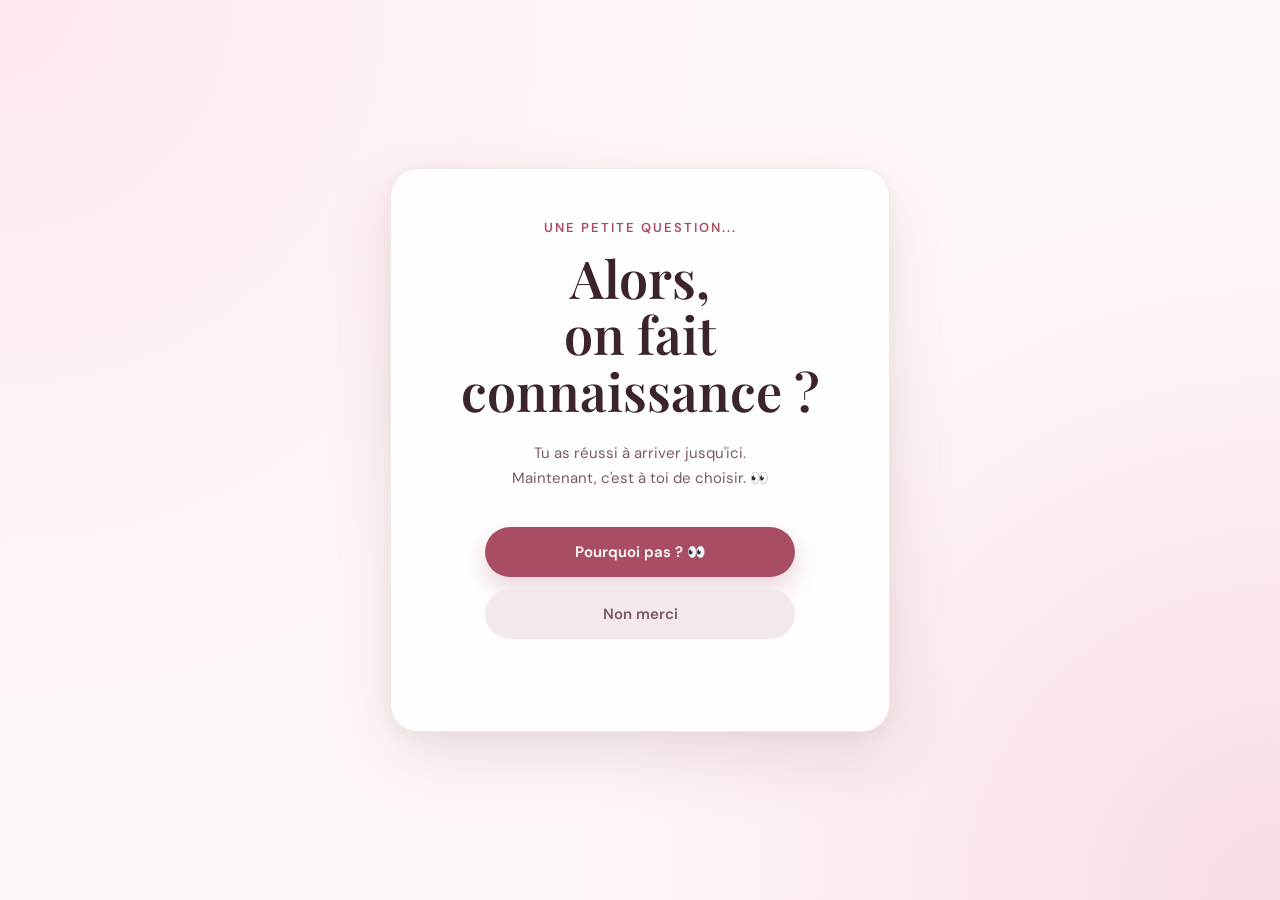
==== index.html @ a236f42f "Add files via upload" ====
<!DOCTYPE html>
<html lang="fr">
<head>
    <meta charset="UTF-8">
    <meta name="viewport" content="width=device-width, initial-scale=1.0">

    <title>Une petite question...</title>

    <link rel="preconnect" href="https://fonts.googleapis.com">
    <link rel="preconnect" href="https://fonts.gstatic.com" crossorigin>

    <link
        href="https://fonts.googleapis.com/css2?family=DM+Sans:wght@400;500;600&family=Playfair+Display:wght@500;600&display=swap"
        rel="stylesheet"
    >

    <link rel="stylesheet" href="style.css">
</head>

<body class="page-one">

    <main class="card">

        <p class="eyebrow">Une petite question...</p>

        <h1>
            Alors,<br>
            on fait connaissance ?
        </h1>

        <p class="description">
            Tu as réussi à arriver jusqu'ici.<br>
            Maintenant, c'est à toi de choisir. 👀
        </p>

        <div class="buttons">

            <button id="yesButton" class="btn btn-yes">
                Pourquoi pas ? 👀
            </button>

            <button id="noButton" class="btn btn-no">
                Non merci
            </button>

        </div>

        <p id="message" class="message"></p>

    </main>

    <script src="script.js"></script>

</body>
</html>
---- style.css ----
* {
    margin: 0;
    padding: 0;
    box-sizing: border-box;
}

body {
    min-height: 100vh;

    display: flex;
    justify-content: center;
    align-items: center;

    padding: 20px;

    color: #3b252b;

    font-family: "DM Sans", sans-serif;

    overflow-x: hidden;
}

/* =========================
   PAGE 1
========================= */

.page-one {
    background:
        radial-gradient(
            circle at top left,
            #fce8ed,
            transparent 45%
        ),
        radial-gradient(
            circle at bottom right,
            #f7dce3,
            transparent 45%
        ),
        #fff8f7;
}

/* =========================
   PAGE 2
========================= */

.page-two {
    background:
        radial-gradient(
            circle at top right,
            #f8e3d5,
            transparent 45%
        ),
        radial-gradient(
            circle at bottom left,
            #f3dce5,
            transparent 45%
        ),
        #fffaf7;
}

/* =========================
   CARTE
========================= */

.card {
    position: relative;
    z-index: 2;

    width: 100%;
    max-width: 500px;

    padding: 50px 35px;

    text-align: center;

    background: rgba(255, 255, 255, 0.84);

    border: 1px solid rgba(140, 70, 85, 0.12);

    border-radius: 28px;

    box-shadow:
        0 25px 70px rgba(100, 45, 60, 0.12),
        0 5px 20px rgba(100, 45, 60, 0.05);

    backdrop-filter: blur(12px);

    animation: appear 0.7s ease;
}

/* =========================
   TEXTES
========================= */

.eyebrow {
    margin-bottom: 14px;

    font-size: 13px;

    font-weight: 600;

    letter-spacing: 2px;

    text-transform: uppercase;

    color: #a94d65;
}

h1 {
    margin-bottom: 22px;

    font-family: "Playfair Display", serif;

    font-size: clamp(36px, 8vw, 52px);

    line-height: 1.08;

    font-weight: 600;
}

.description {
    margin-bottom: 35px;

    color: #765b62;

    line-height: 1.7;

    font-size: 15px;
}

/* =========================
   BOUTONS
========================= */

.buttons {
    display: flex;

    flex-direction: column;

    align-items: center;

    gap: 12px;
}

.btn {
    width: 100%;
    max-width: 310px;

    border: none;

    border-radius: 999px;

    padding: 15px 25px;

    font-family: inherit;

    font-size: 15px;

    font-weight: 600;

    cursor: pointer;

    text-decoration: none;

    transition:
        transform 0.25s ease,
        box-shadow 0.25s ease,
        background 0.25s ease;
}

/* Oui */

.btn-yes,
.btn-instagram {
    background: #a94d65;

    color: white;

    box-shadow:
        0 10px 25px rgba(169, 77, 101, 0.25);
}

.btn-yes:hover,
.btn-instagram:hover {
    transform: translateY(-2px);

    box-shadow:
        0 14px 30px rgba(169, 77, 101, 0.35);
}

/* Non */

.btn-no {
    background: #f3e8ea;

    color: #765b62;
}

.btn-no:hover {
    background: #eadcdf;
}

/* =========================
   MESSAGE PAGE 1
========================= */

.message {
    min-height: 24px;

    margin-top: 18px;

    color: #a94d65;

    font-size: 14px;

    font-weight: 500;
}

/* =========================
   PAGE 2
========================= */

.page-two .card {
    max-width: 520px;

    padding-top: 55px;
}

.page-two h1 {
    font-size: clamp(38px, 8vw, 50px);

    margin-bottom: 25px;
}

.text {
    max-width: 400px;

    margin: 0 auto 30px;

    color: #765b62;

    font-size: 15px;

    line-height: 1.75;
}

.text p + p {
    margin-top: 16px;
}

.btn-instagram {
    display: block;

    margin: 0 auto 10px;
}

.btn-final-no {
    background: transparent;

    color: #8d7379;

    font-size: 13px;

    box-shadow: none;
}

.btn-final-no:hover {
    background: rgba(140, 70, 85, 0.05);

    transform: none;
}

.goodbye {
    min-height: 22px;

    margin-top: 10px;

    color: #765b62;

    font-size: 13px;
}

/* =========================
   ANIMATION
========================= */

@keyframes appear {

    from {
        opacity: 0;

        transform: translateY(18px);
    }

    to {
        opacity: 1;

        transform: translateY(0);
    }
}

/* =========================
   MOBILE
========================= */

@media (max-width: 500px) {

    body {
        padding: 15px;
    }

    .card {
        padding: 40px 24px;

        border-radius: 24px;
    }

    h1 {
        font-size: 38px;
    }

    .description {
        font-size: 14px;
    }

    .text {
        font-size: 14px;
    }
}
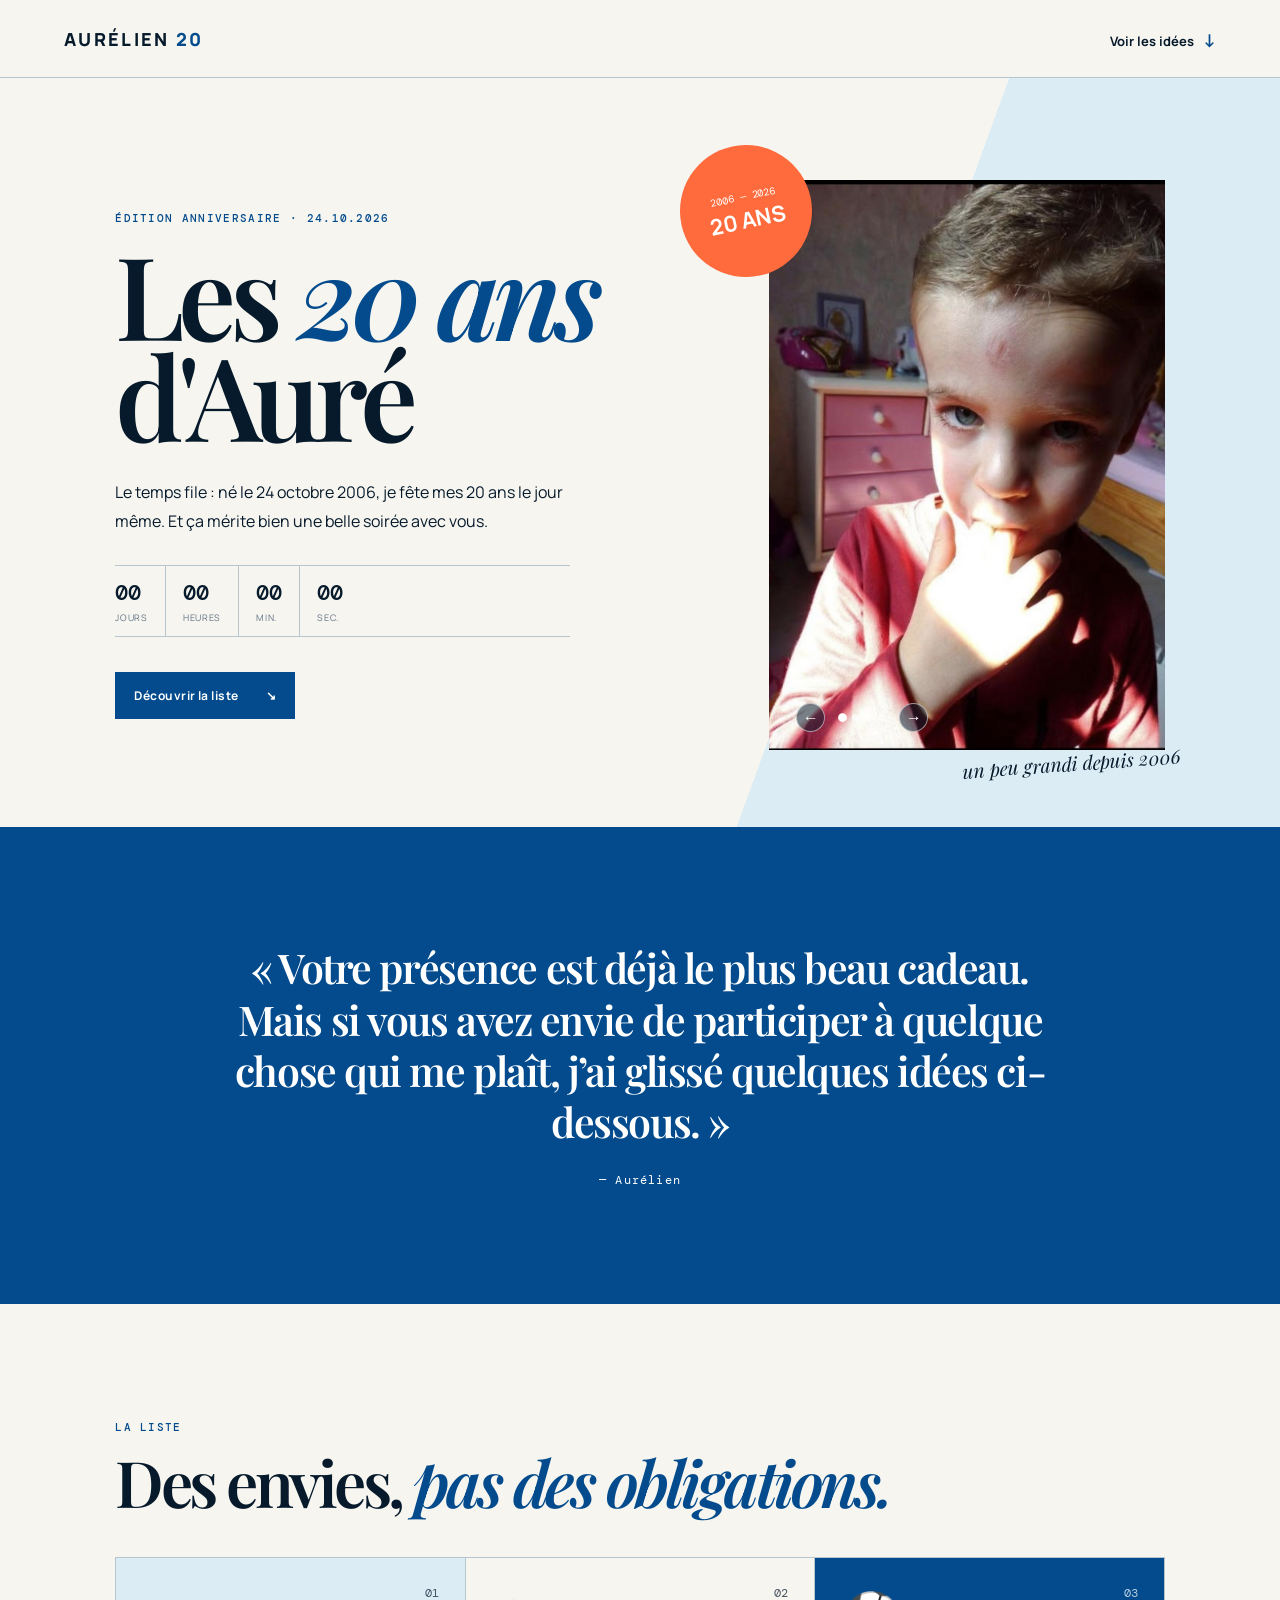
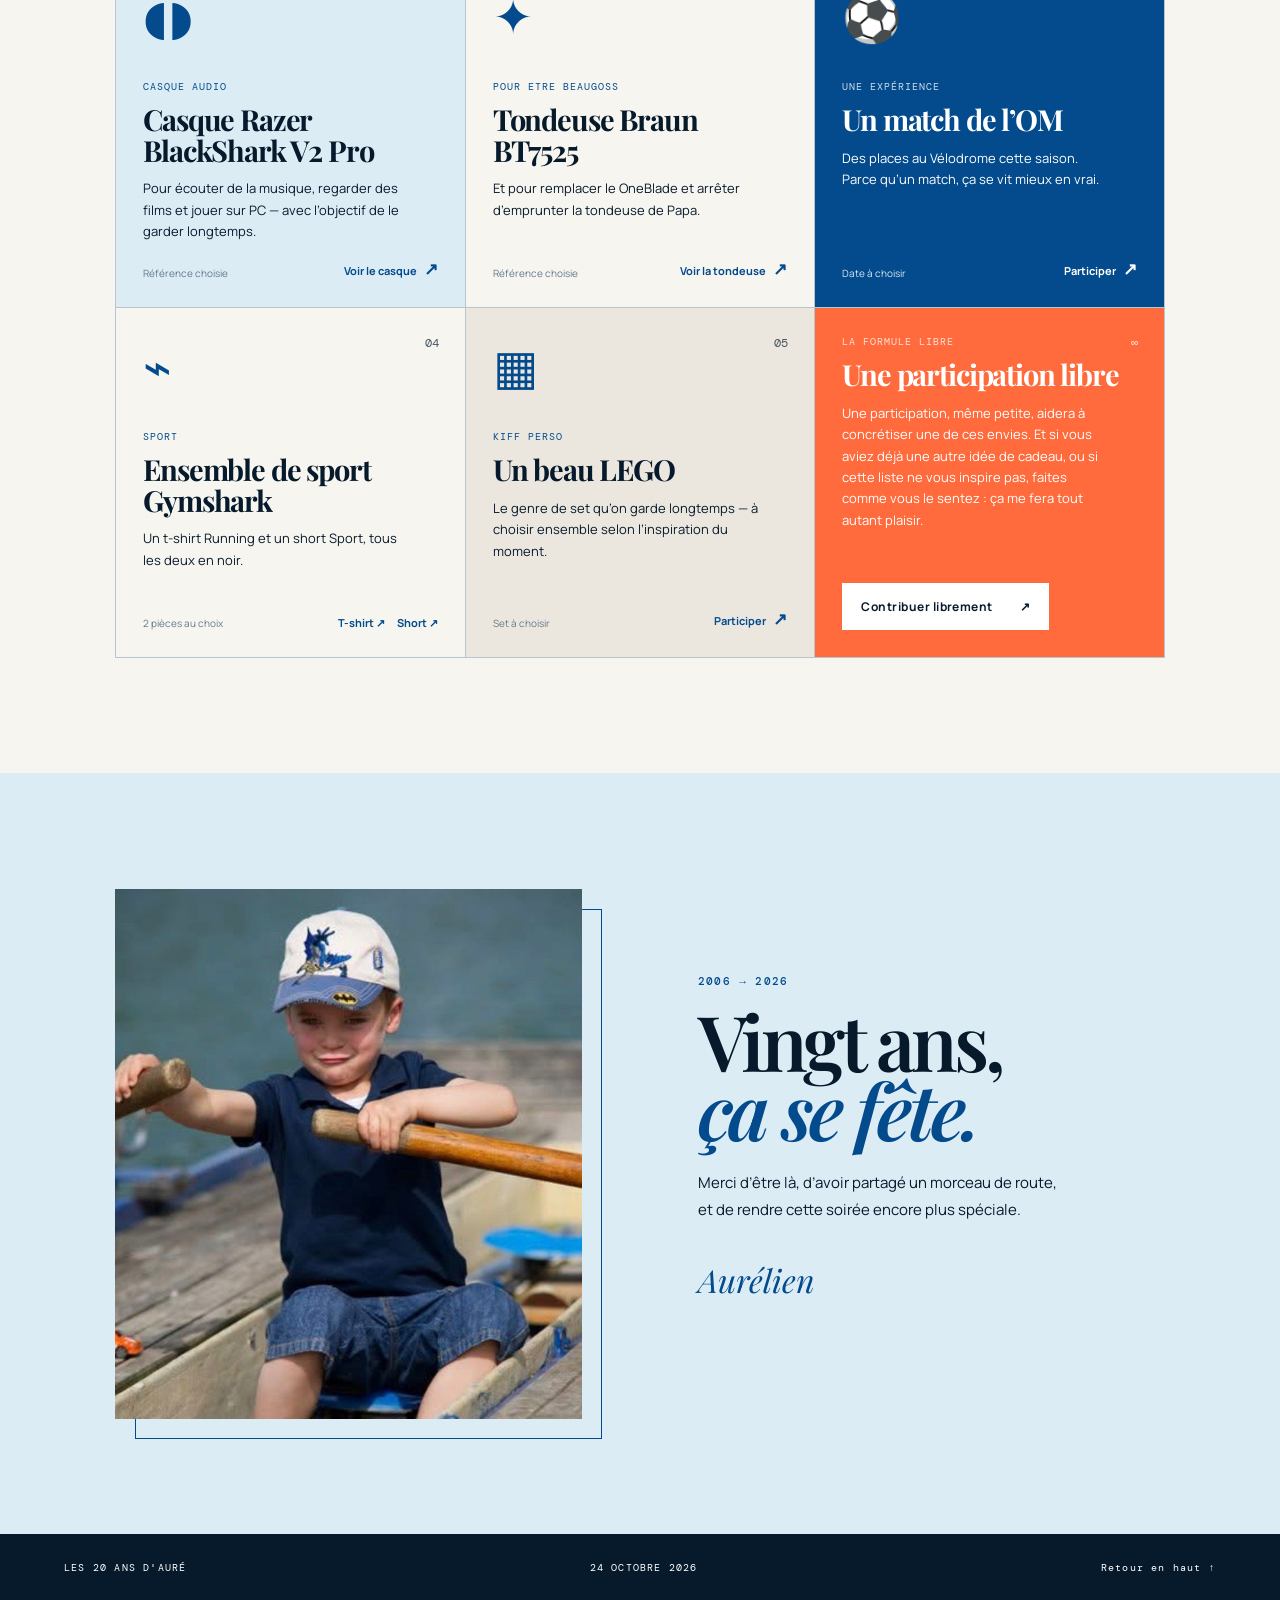
==== commit babf5c61: "Add files via upload" ====
--- a/index.html
+++ b/index.html
@@ -1,55 +1,47 @@
-<!DOCTYPE html>
-<html lang="fr">
-<head>
-    <meta charset="UTF-8">
-    <meta name="viewport" content="width=device-width, initial-scale=1.0">
-
-    <title>Une petite question...</title>
-
-    <link rel="preconnect" href="https://fonts.googleapis.com">
-    <link rel="preconnect" href="https://fonts.gstatic.com" crossorigin>
-
-    <link
-        href="https://fonts.googleapis.com/css2?family=DM+Sans:wght@400;500;600&family=Playfair+Display:wght@500;600&display=swap"
-        rel="stylesheet"
-    >
-
-    <link rel="stylesheet" href="style.css">
-</head>
-
-<body class="page-one">
-
-    <main class="card">
-
-        <p class="eyebrow">Une petite question...</p>
-
-        <h1>
-            Alors,<br>
-            on fait connaissance ?
-        </h1>
-
-        <p class="description">
-            Tu as réussi à arriver jusqu'ici.<br>
-            Maintenant, c'est à toi de choisir. 👀
-        </p>
-
-        <div class="buttons">
-
-            <button id="yesButton" class="btn btn-yes">
-                Pourquoi pas ? 👀
-            </button>
-
-            <button id="noButton" class="btn btn-no">
-                Non merci
-            </button>
-
-        </div>
-
-        <p id="message" class="message"></p>
-
-    </main>
-
-    <script src="script.js"></script>
-
-</body>
-</html>+<!doctype html>
+<html lang="fr">
+<head>
+  <meta charset="utf-8">
+  <meta name="viewport" content="width=device-width, initial-scale=1">
+  <title>Les 20 ans d'Aurélien</title>
+  <meta name="description" content="La liste de souhaits pour les 20 ans d'Aurélien.">
+  <link rel="preconnect" href="https://fonts.googleapis.com">
+  <link rel="preconnect" href="https://fonts.gstatic.com" crossorigin>
+  <link href="https://fonts.googleapis.com/css2?family=DM+Mono:wght@400;500&family=Manrope:wght@400;500;600;700;800&family=Playfair+Display:ital,wght@0,600;0,700;1,600&display=swap" rel="stylesheet">
+  <link rel="stylesheet" href="style.css">
+</head>
+<body>
+  <header class="topbar"><a class="wordmark" href="#accueil">AURÉLIEN <span>20</span></a><a class="nav-link" href="#souhaits">Voir les idées <span>↓</span></a></header>
+  <main>
+    <section class="hero" id="accueil">
+      <div class="hero-copy">
+        <p class="eyebrow">ÉDITION ANNIVERSAIRE · 24.10.2026</p>
+        <h1>Les <em>20 ans</em><br>d'Auré</h1>
+        <p class="intro">Le temps file : né le 24 octobre 2006, je fête mes 20 ans le jour même. Et ça mérite bien une belle soirée avec vous.</p>
+        <div class="countdown-box" aria-label="Compte à rebours avant la fête"><div><strong id="days">—</strong><span>jours</span></div><div><strong id="hours">—</strong><span>heures</span></div><div><strong id="minutes">—</strong><span>min.</span></div><div><strong id="seconds">—</strong><span>sec.</span></div></div>
+        <a class="button dark" href="#souhaits">Découvrir la liste <span>↘</span></a>
+      </div>
+      <div class="hero-visual"><div class="circle-stamp">2006 — 2026<br><b>20 ANS</b></div><div class="carousel"><img class="slide active" src="assets/enfance-front.jpg" alt="Aurélien enfant"><img class="slide" src="assets/aure-sunset.jpg" alt="Aurélien avec sa mère au coucher du soleil"><img class="slide" src="assets/aure-family.jpg" alt="Aurélien avec son père au coucher du soleil"><img class="slide" src="assets/party.jpg" alt="Aurélien avec sa sœur lors d'une soirée"></div><div class="carousel-controls"><button class="carousel-arrow previous" aria-label="Photo précédente">←</button><div class="carousel-dots" aria-label="Choisir une photo"><button class="active" aria-label="Photo 1"></button><button aria-label="Photo 2"></button><button aria-label="Photo 3"></button><button aria-label="Photo 4"></button></div><button class="carousel-arrow next" aria-label="Photo suivante">→</button></div><p class="photo-caption">un peu grandi depuis 2006</p></div>
+    </section>
+
+    <section class="note"><p>« Votre présence est déjà le plus beau cadeau. Mais si vous avez envie de participer à quelque chose qui me plaît, j’ai glissé quelques idées ci-dessous. »</p><span>— Aurélien</span></section>
+
+    <section class="wishlist" id="souhaits">
+      <div class="section-heading"><div><p class="eyebrow">LA LISTE</p><h2>Des envies, <em>pas des obligations.</em></h2></div></div>
+      <div class="gift-grid">
+        <article class="gift-card featured"><div class="gift-number">01</div><div class="gift-icon">◖◗</div><p class="tag">CASQUE AUDIO</p><h3>Casque Razer BlackShark V2 Pro</h3><p>Pour écouter de la musique, regarder des films et jouer sur PC — avec l’objectif de le garder longtemps.</p><div class="card-bottom"><span>Référence choisie</span><button data-url="https://www.amazon.fr/dp/B0BXLWCLZN">Voir le casque <b>↗</b></button></div></article>
+        <article class="gift-card"><div class="gift-number">02</div><div class="gift-icon">✦</div><p class="tag">POUR ETRE BEAUGOSS</p><h3>Tondeuse Braun BT7525</h3><p>Et pour remplacer le OneBlade et arrêter d’emprunter la tondeuse de Papa.</p><div class="card-bottom"><span>Référence choisie</span><button data-url="https://www.amazon.fr/dp/B0DQWYGX7M">Voir la tondeuse <b>↗</b></button></div></article>
+        <article class="gift-card om"><div class="gift-number">03</div><div class="gift-icon">⚽</div><p class="tag">UNE EXPÉRIENCE</p><h3>Un match de l’OM</h3><p>Des places au Vélodrome cette saison. Parce qu’un match, ça se vit mieux en vrai.</p><div class="card-bottom"><span>Date à choisir</span><button data-gift="des places pour l'OM">Participer <b>↗</b></button></div></article>
+        <article class="gift-card"><div class="gift-number">04</div><div class="gift-icon">⌁</div><p class="tag">SPORT</p><h3>Ensemble de sport Gymshark</h3><p>Un t-shirt Running et un short Sport, tous les deux en noir.</p><div class="card-bottom sport-links"><span>2 pièces au choix</span><div style="display:flex;gap:12px"><button data-url="https://fr.gymshark.com/products/gymshark-running-t-shirt-ss-tops-black-aw25">T-shirt ↗</button><button data-url="https://fr.gymshark.com/products/gymshark-sport-7-shorts-black-ss25">Short ↗</button></div></div></article>
+        <article class="gift-card lego"><div class="gift-number">05</div><div class="gift-icon">▦</div><p class="tag">KIFF PERSO</p><h3>Un beau LEGO</h3><p>Le genre de set qu’on garde longtemps — à choisir ensemble selon l’inspiration du moment.</p><div class="card-bottom"><span>Set à choisir</span><button data-gift="un set LEGO">Participer <b>↗</b></button></div></article>
+        <article class="gift-card contribution"><div class="gift-number">∞</div><p class="tag">LA FORMULE LIBRE</p><h3>Une participation libre</h3><p>Une participation, même petite, aidera à concrétiser une de ces envies. Et si vous aviez déjà une autre idée de cadeau, ou si cette liste ne vous inspire pas, faites comme vous le sentez : ça me fera tout autant plaisir.</p><button class="button light" data-gift="la cagnotte libre">Contribuer librement <span>↗</span></button></article>
+      </div>
+    </section>
+
+    <section class="memory"><div class="memory-image"><img src="assets/enfance.jpg" alt="Aurélien enfant dans une barque"></div><div class="memory-copy"><p class="eyebrow">2006 → 2026</p><h2>Vingt ans,<br><em>ça se fête.</em></h2><p>Merci d’être là, d’avoir partagé un morceau de route, et de rendre cette soirée encore plus spéciale.</p><p class="signature">Aurélien</p></div></section>
+  </main>
+  <footer><span>LES 20 ANS D'AURÉ</span><span>24 OCTOBRE 2026</span><a href="#accueil">Retour en haut ↑</a></footer>
+  <dialog id="modal"><button class="close" aria-label="Fermer">×</button><p class="eyebrow">MERCI !</p><h2>Participation pour<br><em id="gift-name">—</em></h2><p>Les liens et les références seront ajoutés ici très prochainement. En attendant, tu peux simplement contacter Auré pour réserver ce cadeau ou participer au montant qui te convient.</p><button class="button dark close-action">Compris <span>→</span></button></dialog>
+  <script src="script.js"></script>
+</body>
+</html>
--- a/style.css
+++ b/style.css
@@ -1,329 +1 @@
-* {
-    margin: 0;
-    padding: 0;
-    box-sizing: border-box;
-}
-
-body {
-    min-height: 100vh;
-
-    display: flex;
-    justify-content: center;
-    align-items: center;
-
-    padding: 20px;
-
-    color: #3b252b;
-
-    font-family: "DM Sans", sans-serif;
-
-    overflow-x: hidden;
-}
-
-/* =========================
-   PAGE 1
-========================= */
-
-.page-one {
-    background:
-        radial-gradient(
-            circle at top left,
-            #fce8ed,
-            transparent 45%
-        ),
-        radial-gradient(
-            circle at bottom right,
-            #f7dce3,
-            transparent 45%
-        ),
-        #fff8f7;
-}
-
-/* =========================
-   PAGE 2
-========================= */
-
-.page-two {
-    background:
-        radial-gradient(
-            circle at top right,
-            #f8e3d5,
-            transparent 45%
-        ),
-        radial-gradient(
-            circle at bottom left,
-            #f3dce5,
-            transparent 45%
-        ),
-        #fffaf7;
-}
-
-/* =========================
-   CARTE
-========================= */
-
-.card {
-    position: relative;
-    z-index: 2;
-
-    width: 100%;
-    max-width: 500px;
-
-    padding: 50px 35px;
-
-    text-align: center;
-
-    background: rgba(255, 255, 255, 0.84);
-
-    border: 1px solid rgba(140, 70, 85, 0.12);
-
-    border-radius: 28px;
-
-    box-shadow:
-        0 25px 70px rgba(100, 45, 60, 0.12),
-        0 5px 20px rgba(100, 45, 60, 0.05);
-
-    backdrop-filter: blur(12px);
-
-    animation: appear 0.7s ease;
-}
-
-/* =========================
-   TEXTES
-========================= */
-
-.eyebrow {
-    margin-bottom: 14px;
-
-    font-size: 13px;
-
-    font-weight: 600;
-
-    letter-spacing: 2px;
-
-    text-transform: uppercase;
-
-    color: #a94d65;
-}
-
-h1 {
-    margin-bottom: 22px;
-
-    font-family: "Playfair Display", serif;
-
-    font-size: clamp(36px, 8vw, 52px);
-
-    line-height: 1.08;
-
-    font-weight: 600;
-}
-
-.description {
-    margin-bottom: 35px;
-
-    color: #765b62;
-
-    line-height: 1.7;
-
-    font-size: 15px;
-}
-
-/* =========================
-   BOUTONS
-========================= */
-
-.buttons {
-    display: flex;
-
-    flex-direction: column;
-
-    align-items: center;
-
-    gap: 12px;
-}
-
-.btn {
-    width: 100%;
-    max-width: 310px;
-
-    border: none;
-
-    border-radius: 999px;
-
-    padding: 15px 25px;
-
-    font-family: inherit;
-
-    font-size: 15px;
-
-    font-weight: 600;
-
-    cursor: pointer;
-
-    text-decoration: none;
-
-    transition:
-        transform 0.25s ease,
-        box-shadow 0.25s ease,
-        background 0.25s ease;
-}
-
-/* Oui */
-
-.btn-yes,
-.btn-instagram {
-    background: #a94d65;
-
-    color: white;
-
-    box-shadow:
-        0 10px 25px rgba(169, 77, 101, 0.25);
-}
-
-.btn-yes:hover,
-.btn-instagram:hover {
-    transform: translateY(-2px);
-
-    box-shadow:
-        0 14px 30px rgba(169, 77, 101, 0.35);
-}
-
-/* Non */
-
-.btn-no {
-    background: #f3e8ea;
-
-    color: #765b62;
-}
-
-.btn-no:hover {
-    background: #eadcdf;
-}
-
-/* =========================
-   MESSAGE PAGE 1
-========================= */
-
-.message {
-    min-height: 24px;
-
-    margin-top: 18px;
-
-    color: #a94d65;
-
-    font-size: 14px;
-
-    font-weight: 500;
-}
-
-/* =========================
-   PAGE 2
-========================= */
-
-.page-two .card {
-    max-width: 520px;
-
-    padding-top: 55px;
-}
-
-.page-two h1 {
-    font-size: clamp(38px, 8vw, 50px);
-
-    margin-bottom: 25px;
-}
-
-.text {
-    max-width: 400px;
-
-    margin: 0 auto 30px;
-
-    color: #765b62;
-
-    font-size: 15px;
-
-    line-height: 1.75;
-}
-
-.text p + p {
-    margin-top: 16px;
-}
-
-.btn-instagram {
-    display: block;
-
-    margin: 0 auto 10px;
-}
-
-.btn-final-no {
-    background: transparent;
-
-    color: #8d7379;
-
-    font-size: 13px;
-
-    box-shadow: none;
-}
-
-.btn-final-no:hover {
-    background: rgba(140, 70, 85, 0.05);
-
-    transform: none;
-}
-
-.goodbye {
-    min-height: 22px;
-
-    margin-top: 10px;
-
-    color: #765b62;
-
-    font-size: 13px;
-}
-
-/* =========================
-   ANIMATION
-========================= */
-
-@keyframes appear {
-
-    from {
-        opacity: 0;
-
-        transform: translateY(18px);
-    }
-
-    to {
-        opacity: 1;
-
-        transform: translateY(0);
-    }
-}
-
-/* =========================
-   MOBILE
-========================= */
-
-@media (max-width: 500px) {
-
-    body {
-        padding: 15px;
-    }
-
-    .card {
-        padding: 40px 24px;
-
-        border-radius: 24px;
-    }
-
-    h1 {
-        font-size: 38px;
-    }
-
-    .description {
-        font-size: 14px;
-    }
-
-    .text {
-        font-size: 14px;
-    }
-}+:root{--blue:#034b8d;--ink:#071a2c;--paper:#f6f5ef;--sky:#dcecf5;--line:#b7c5cf;--orange:#ff6b3d}*{box-sizing:border-box}html{scroll-behavior:smooth}body{margin:0;background:var(--paper);color:var(--ink);font-family:Manrope,Arial,sans-serif}.topbar{height:78px;border-bottom:1px solid var(--line);display:flex;align-items:center;justify-content:space-between;padding:0 5vw}.wordmark{font-size:18px;font-weight:800;letter-spacing:.13em;color:var(--ink);text-decoration:none}.wordmark span,.eyebrow,h1 em,h2 em{color:var(--blue)}.nav-link{color:var(--ink);font-size:13px;font-weight:700;text-decoration:none}.nav-link span{color:var(--blue);font-size:18px;margin-left:6px}.hero{min-height:650px;display:grid;grid-template-columns:1.05fr .95fr;padding:8vw 9vw 6vw;gap:8vw;background:linear-gradient(110deg,#f6f5ef 65%,#dcecf5 65%)}.hero-copy{align-self:center}.eyebrow{font:500 11px 'DM Mono',monospace;letter-spacing:.12em;margin:0 0 18px}h1,h2,h3,p{margin-top:0}h1,h2{font-family:'Playfair Display',Georgia,serif;font-weight:600;letter-spacing:-.055em}h1{font-size:clamp(62px,9vw,128px);line-height:.87;margin:0 0 34px}.intro{font-size:16px;line-height:1.8;max-width:460px;margin-bottom:30px}.countdown-box{display:flex;margin:0 0 35px;border-top:1px solid var(--line);border-bottom:1px solid var(--line);max-width:455px}.countdown-box div{padding:12px 17px 12px 0;margin-right:17px;border-right:1px solid var(--line);display:grid;gap:4px}.countdown-box div:last-child{border:0}.countdown-box strong{font:500 22px 'DM Mono',monospace}.countdown-box span{font-size:9px;letter-spacing:.08em;text-transform:uppercase;color:#607384}.button{border:0;padding:15px 19px;font:700 12px Manrope,sans-serif;letter-spacing:.04em;cursor:pointer;text-decoration:none;display:inline-flex;gap:27px;align-items:center}.button.dark{background:var(--blue);color:white}.button.light{background:white;color:var(--ink)}.hero-visual{position:relative;align-self:center;height:min(55vw,570px)}.carousel{height:100%;width:88%;margin-left:auto;position:relative;overflow:hidden}.carousel .slide{position:absolute;inset:0;width:100%;height:100%;object-fit:cover;filter:saturate(.86);opacity:0;transform:scale(1.035);transition:opacity .65s ease,transform 1.2s ease}.carousel .slide.active{opacity:1;transform:scale(1)}.circle-stamp{position:absolute;width:132px;height:132px;border-radius:50%;background:var(--orange);z-index:3;top:-35px;left:-35px;display:grid;place-content:center;text-align:center;color:white;font:10px 'DM Mono',monospace;line-height:1.7;transform:rotate(-12deg)}.circle-stamp b{font:700 22px Manrope,sans-serif}.carousel-controls{position:absolute;z-index:4;left:18%;bottom:18px;display:flex;align-items:center;gap:14px}.carousel-arrow{width:29px;height:29px;border:1px solid #fff8;border-radius:50%;background:#071a2c88;color:white;font-size:16px;cursor:pointer}.carousel-dots{display:flex;gap:6px}.carousel-dots button{height:7px;width:7px;border-radius:50%;padding:0;border:0;background:#fff8;cursor:pointer}.carousel-dots button.active{background:white;transform:scale(1.25)}.photo-caption{position:absolute;z-index:3;right:-16px;bottom:-26px;margin:0;font:italic 19px 'Playfair Display',serif;transform:rotate(-4deg)}.note{background:var(--blue);padding:9vw 17vw;color:white;text-align:center}.note p{font:600 clamp(23px,3.2vw,45px)/1.25 'Playfair Display',serif;letter-spacing:-.035em;margin-bottom:20px}.note span{font:12px 'DM Mono',monospace;letter-spacing:.1em}.wishlist{padding:9vw}.section-heading{display:flex;justify-content:space-between;gap:60px;align-items:end;margin-bottom:45px}.section-heading h2{font-size:clamp(38px,5vw,68px);line-height:.95;margin:0}.section-heading>p{width:280px;font-size:14px;line-height:1.7;margin:0}.gift-grid{display:grid;grid-template-columns:repeat(3,1fr);border-top:1px solid var(--line);border-left:1px solid var(--line)}.gift-card{min-height:350px;border-right:1px solid var(--line);border-bottom:1px solid var(--line);padding:27px;display:flex;flex-direction:column;position:relative;background:#f6f5ef}.gift-card.featured{background:var(--sky)}.gift-card.om{background:var(--blue);color:white}.gift-card.lego{background:#ebe7df}.gift-card.contribution{background:var(--orange);color:white}.gift-number{font:12px 'DM Mono',monospace;opacity:.72;position:absolute;right:26px;top:27px}.gift-icon{font-size:48px;line-height:1;margin:7px 0 40px;color:var(--blue)}.om .gift-icon{color:#b8ddf5}.tag{font:10px 'DM Mono',monospace;letter-spacing:.1em;margin:0 0 11px;color:var(--blue)}.om .tag,.contribution .tag{color:inherit;opacity:.8}.gift-card h3{font:700 29px/1.05 'Playfair Display',serif;letter-spacing:-.04em;margin-bottom:13px}.gift-card>p:not(.tag){font-size:13px;line-height:1.65;max-width:270px}.card-bottom{margin-top:auto;display:flex;justify-content:space-between;align-items:end;gap:8px}.card-bottom span{font-size:10px;line-height:1.4;color:#637a8e}.om .card-bottom span{color:#d6e8f4}.card-bottom button{border:0;background:transparent;color:var(--blue);cursor:pointer;font:700 11px Manrope,sans-serif;white-space:nowrap;padding:0}.om .card-bottom button{color:white}.card-bottom b{font-size:17px;margin-left:5px}.contribution .button{margin-top:auto;align-self:flex-start}.memory{padding:9vw;display:grid;grid-template-columns:1fr 1fr;gap:9vw;background:#dcecf5}.memory-image{height:530px;position:relative}.memory-image:before{content:'';position:absolute;inset:20px -20px -20px 20px;border:1px solid var(--blue)}.memory-image img{width:100%;height:100%;object-fit:cover;position:relative;z-index:1}.memory-copy{align-self:center}.memory-copy h2{font-size:clamp(45px,6vw,78px);line-height:.9;margin-bottom:25px}.memory-copy>p:not(.eyebrow):not(.signature){font-size:15px;line-height:1.8;max-width:360px}.signature{font:italic 32px 'Playfair Display',serif;color:var(--blue);margin-top:35px}footer{background:var(--ink);color:white;padding:27px 5vw;display:flex;justify-content:space-between;font:10px 'DM Mono',monospace;letter-spacing:.12em}footer a{color:white;text-decoration:none}dialog{border:0;background:var(--paper);color:var(--ink);max-width:500px;padding:52px;box-shadow:0 20px 80px #0019}dialog::backdrop{background:#071a2ccc}.close{position:absolute;right:16px;top:10px;background:transparent;border:0;font-size:28px;cursor:pointer;color:var(--ink)}dialog h2{font-size:42px;line-height:1;margin:0 0 22px}dialog>p:not(.eyebrow){font-size:14px;line-height:1.8;margin-bottom:27px}@media(max-width:760px){.topbar{padding:0 24px}.hero{grid-template-columns:1fr;padding:80px 24px 65px;gap:65px;background:linear-gradient(155deg,#f6f5ef 73%,#dcecf5 73%)}.hero-visual{height:430px;width:85%;margin:auto}.carousel{width:100%}.circle-stamp{left:-25px}.section-heading{display:block}.section-heading>p{margin-top:22px;width:auto}.wishlist,.memory{padding:70px 24px}.gift-grid{grid-template-columns:1fr}.gift-card{min-height:300px}.memory{grid-template-columns:1fr;gap:65px}.memory-image{height:420px}.memory-copy{order:-1}footer{gap:20px;flex-wrap:wrap;padding:25px 24px}dialog{padding:45px 28px;margin:20px}.note{padding:70px 28px}.countdown-box div{padding-right:10px;margin-right:10px}.countdown-box strong{font-size:17px}}
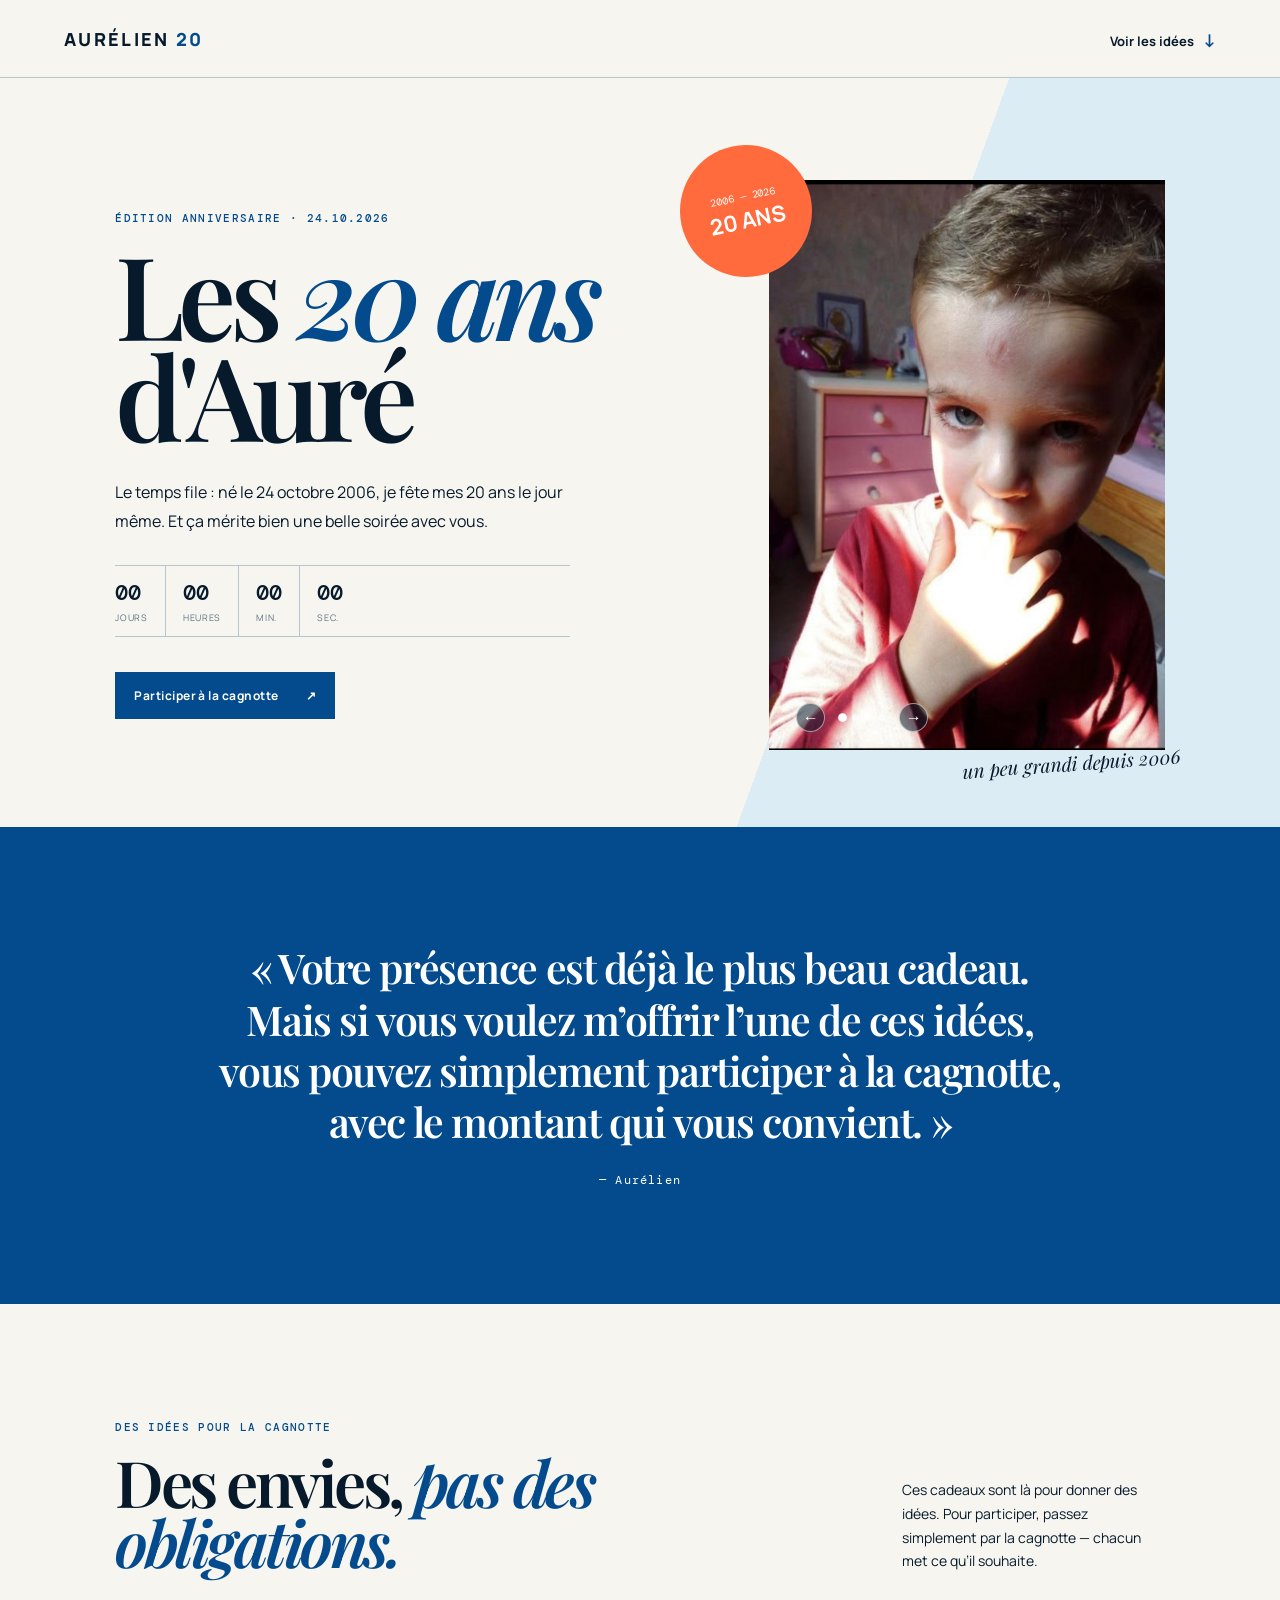
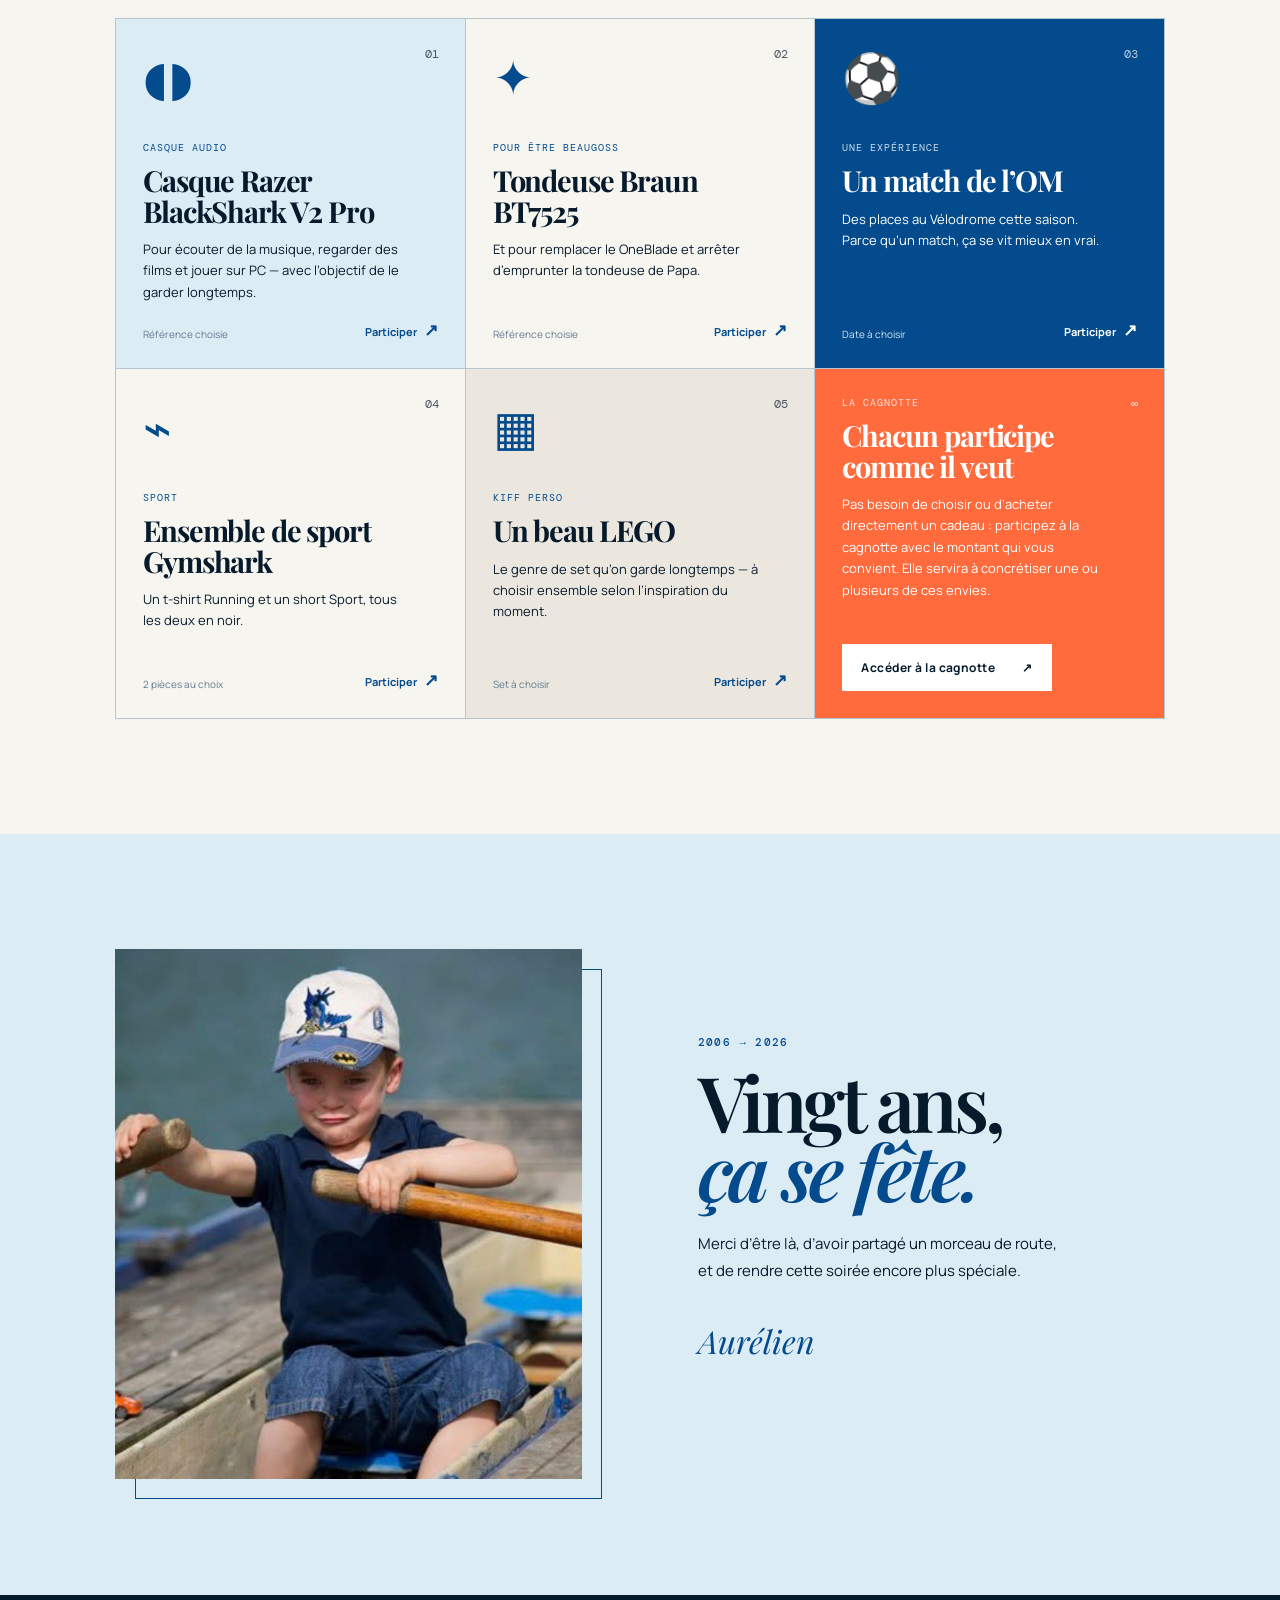
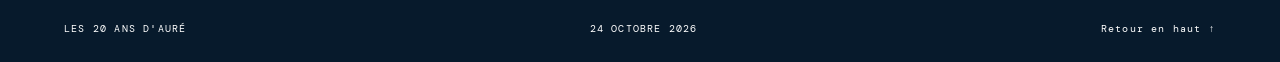
==== commit c0d3f1ba: "Add files via upload" ====
--- a/index.html
+++ b/index.html
@@ -19,22 +19,22 @@
         <h1>Les <em>20 ans</em><br>d'Auré</h1>
         <p class="intro">Le temps file : né le 24 octobre 2006, je fête mes 20 ans le jour même. Et ça mérite bien une belle soirée avec vous.</p>
         <div class="countdown-box" aria-label="Compte à rebours avant la fête"><div><strong id="days">—</strong><span>jours</span></div><div><strong id="hours">—</strong><span>heures</span></div><div><strong id="minutes">—</strong><span>min.</span></div><div><strong id="seconds">—</strong><span>sec.</span></div></div>
-        <a class="button dark" href="#souhaits">Découvrir la liste <span>↘</span></a>
+        <a class="button dark" href="https://www.onparticipe.fr/c/M4WVfL7X" target="_blank" rel="noopener noreferrer">Participer à la cagnotte <span>↗</span></a>
       </div>
       <div class="hero-visual"><div class="circle-stamp">2006 — 2026<br><b>20 ANS</b></div><div class="carousel"><img class="slide active" src="assets/enfance-front.jpg" alt="Aurélien enfant"><img class="slide" src="assets/aure-sunset.jpg" alt="Aurélien avec sa mère au coucher du soleil"><img class="slide" src="assets/aure-family.jpg" alt="Aurélien avec son père au coucher du soleil"><img class="slide" src="assets/party.jpg" alt="Aurélien avec sa sœur lors d'une soirée"></div><div class="carousel-controls"><button class="carousel-arrow previous" aria-label="Photo précédente">←</button><div class="carousel-dots" aria-label="Choisir une photo"><button class="active" aria-label="Photo 1"></button><button aria-label="Photo 2"></button><button aria-label="Photo 3"></button><button aria-label="Photo 4"></button></div><button class="carousel-arrow next" aria-label="Photo suivante">→</button></div><p class="photo-caption">un peu grandi depuis 2006</p></div>
     </section>
 
-    <section class="note"><p>« Votre présence est déjà le plus beau cadeau. Mais si vous avez envie de participer à quelque chose qui me plaît, j’ai glissé quelques idées ci-dessous. »</p><span>— Aurélien</span></section>
+    <section class="note"><p>« Votre présence est déjà le plus beau cadeau. Mais si vous voulez m’offrir l’une de ces idées, vous pouvez simplement participer à la cagnotte, avec le montant qui vous convient. »</p><span>— Aurélien</span></section>
 
     <section class="wishlist" id="souhaits">
-      <div class="section-heading"><div><p class="eyebrow">LA LISTE</p><h2>Des envies, <em>pas des obligations.</em></h2></div></div>
+      <div class="section-heading"><div><p class="eyebrow">DES IDÉES POUR LA CAGNOTTE</p><h2>Des envies, <em>pas des obligations.</em></h2></div><p>Ces cadeaux sont là pour donner des idées. Pour participer, passez simplement par la cagnotte — chacun met ce qu’il souhaite.</p></div>
       <div class="gift-grid">
-        <article class="gift-card featured"><div class="gift-number">01</div><div class="gift-icon">◖◗</div><p class="tag">CASQUE AUDIO</p><h3>Casque Razer BlackShark V2 Pro</h3><p>Pour écouter de la musique, regarder des films et jouer sur PC — avec l’objectif de le garder longtemps.</p><div class="card-bottom"><span>Référence choisie</span><button data-url="https://www.amazon.fr/dp/B0BXLWCLZN">Voir le casque <b>↗</b></button></div></article>
-        <article class="gift-card"><div class="gift-number">02</div><div class="gift-icon">✦</div><p class="tag">POUR ETRE BEAUGOSS</p><h3>Tondeuse Braun BT7525</h3><p>Et pour remplacer le OneBlade et arrêter d’emprunter la tondeuse de Papa.</p><div class="card-bottom"><span>Référence choisie</span><button data-url="https://www.amazon.fr/dp/B0DQWYGX7M">Voir la tondeuse <b>↗</b></button></div></article>
-        <article class="gift-card om"><div class="gift-number">03</div><div class="gift-icon">⚽</div><p class="tag">UNE EXPÉRIENCE</p><h3>Un match de l’OM</h3><p>Des places au Vélodrome cette saison. Parce qu’un match, ça se vit mieux en vrai.</p><div class="card-bottom"><span>Date à choisir</span><button data-gift="des places pour l'OM">Participer <b>↗</b></button></div></article>
-        <article class="gift-card"><div class="gift-number">04</div><div class="gift-icon">⌁</div><p class="tag">SPORT</p><h3>Ensemble de sport Gymshark</h3><p>Un t-shirt Running et un short Sport, tous les deux en noir.</p><div class="card-bottom sport-links"><span>2 pièces au choix</span><div style="display:flex;gap:12px"><button data-url="https://fr.gymshark.com/products/gymshark-running-t-shirt-ss-tops-black-aw25">T-shirt ↗</button><button data-url="https://fr.gymshark.com/products/gymshark-sport-7-shorts-black-ss25">Short ↗</button></div></div></article>
-        <article class="gift-card lego"><div class="gift-number">05</div><div class="gift-icon">▦</div><p class="tag">KIFF PERSO</p><h3>Un beau LEGO</h3><p>Le genre de set qu’on garde longtemps — à choisir ensemble selon l’inspiration du moment.</p><div class="card-bottom"><span>Set à choisir</span><button data-gift="un set LEGO">Participer <b>↗</b></button></div></article>
-        <article class="gift-card contribution"><div class="gift-number">∞</div><p class="tag">LA FORMULE LIBRE</p><h3>Une participation libre</h3><p>Une participation, même petite, aidera à concrétiser une de ces envies. Et si vous aviez déjà une autre idée de cadeau, ou si cette liste ne vous inspire pas, faites comme vous le sentez : ça me fera tout autant plaisir.</p><button class="button light" data-gift="la cagnotte libre">Contribuer librement <span>↗</span></button></article>
+        <article class="gift-card featured"><div class="gift-number">01</div><div class="gift-icon">◖◗</div><p class="tag">CASQUE AUDIO</p><h3>Casque Razer BlackShark V2 Pro</h3><p>Pour écouter de la musique, regarder des films et jouer sur PC — avec l’objectif de le garder longtemps.</p><div class="card-bottom"><span>Référence choisie</span><button data-url="https://www.onparticipe.fr/c/M4WVfL7X">Participer <b>↗</b></button></div></article>
+        <article class="gift-card"><div class="gift-number">02</div><div class="gift-icon">✦</div><p class="tag">POUR ÊTRE BEAUGOSS</p><h3>Tondeuse Braun BT7525</h3><p>Et pour remplacer le OneBlade et arrêter d’emprunter la tondeuse de Papa.</p><div class="card-bottom"><span>Référence choisie</span><button data-url="https://www.onparticipe.fr/c/M4WVfL7X">Participer <b>↗</b></button></div></article>
+        <article class="gift-card om"><div class="gift-number">03</div><div class="gift-icon">⚽</div><p class="tag">UNE EXPÉRIENCE</p><h3>Un match de l’OM</h3><p>Des places au Vélodrome cette saison. Parce qu’un match, ça se vit mieux en vrai.</p><div class="card-bottom"><span>Date à choisir</span><button data-url="https://www.onparticipe.fr/c/M4WVfL7X">Participer <b>↗</b></button></div></article>
+        <article class="gift-card"><div class="gift-number">04</div><div class="gift-icon">⌁</div><p class="tag">SPORT</p><h3>Ensemble de sport Gymshark</h3><p>Un t-shirt Running et un short Sport, tous les deux en noir.</p><div class="card-bottom"><span>2 pièces au choix</span><button data-url="https://www.onparticipe.fr/c/M4WVfL7X">Participer <b>↗</b></button></div></article>
+        <article class="gift-card lego"><div class="gift-number">05</div><div class="gift-icon">▦</div><p class="tag">KIFF PERSO</p><h3>Un beau LEGO</h3><p>Le genre de set qu’on garde longtemps — à choisir ensemble selon l’inspiration du moment.</p><div class="card-bottom"><span>Set à choisir</span><button data-url="https://www.onparticipe.fr/c/M4WVfL7X">Participer <b>↗</b></button></div></article>
+        <article class="gift-card contribution"><div class="gift-number">∞</div><p class="tag">LA CAGNOTTE</p><h3>Chacun participe comme il veut</h3><p>Pas besoin de choisir ou d’acheter directement un cadeau : participez à la cagnotte avec le montant qui vous convient. Elle servira à concrétiser une ou plusieurs de ces envies.</p><button class="button light" data-url="https://www.onparticipe.fr/c/M4WVfL7X">Accéder à la cagnotte <span>↗</span></button></article>
       </div>
     </section>
 
